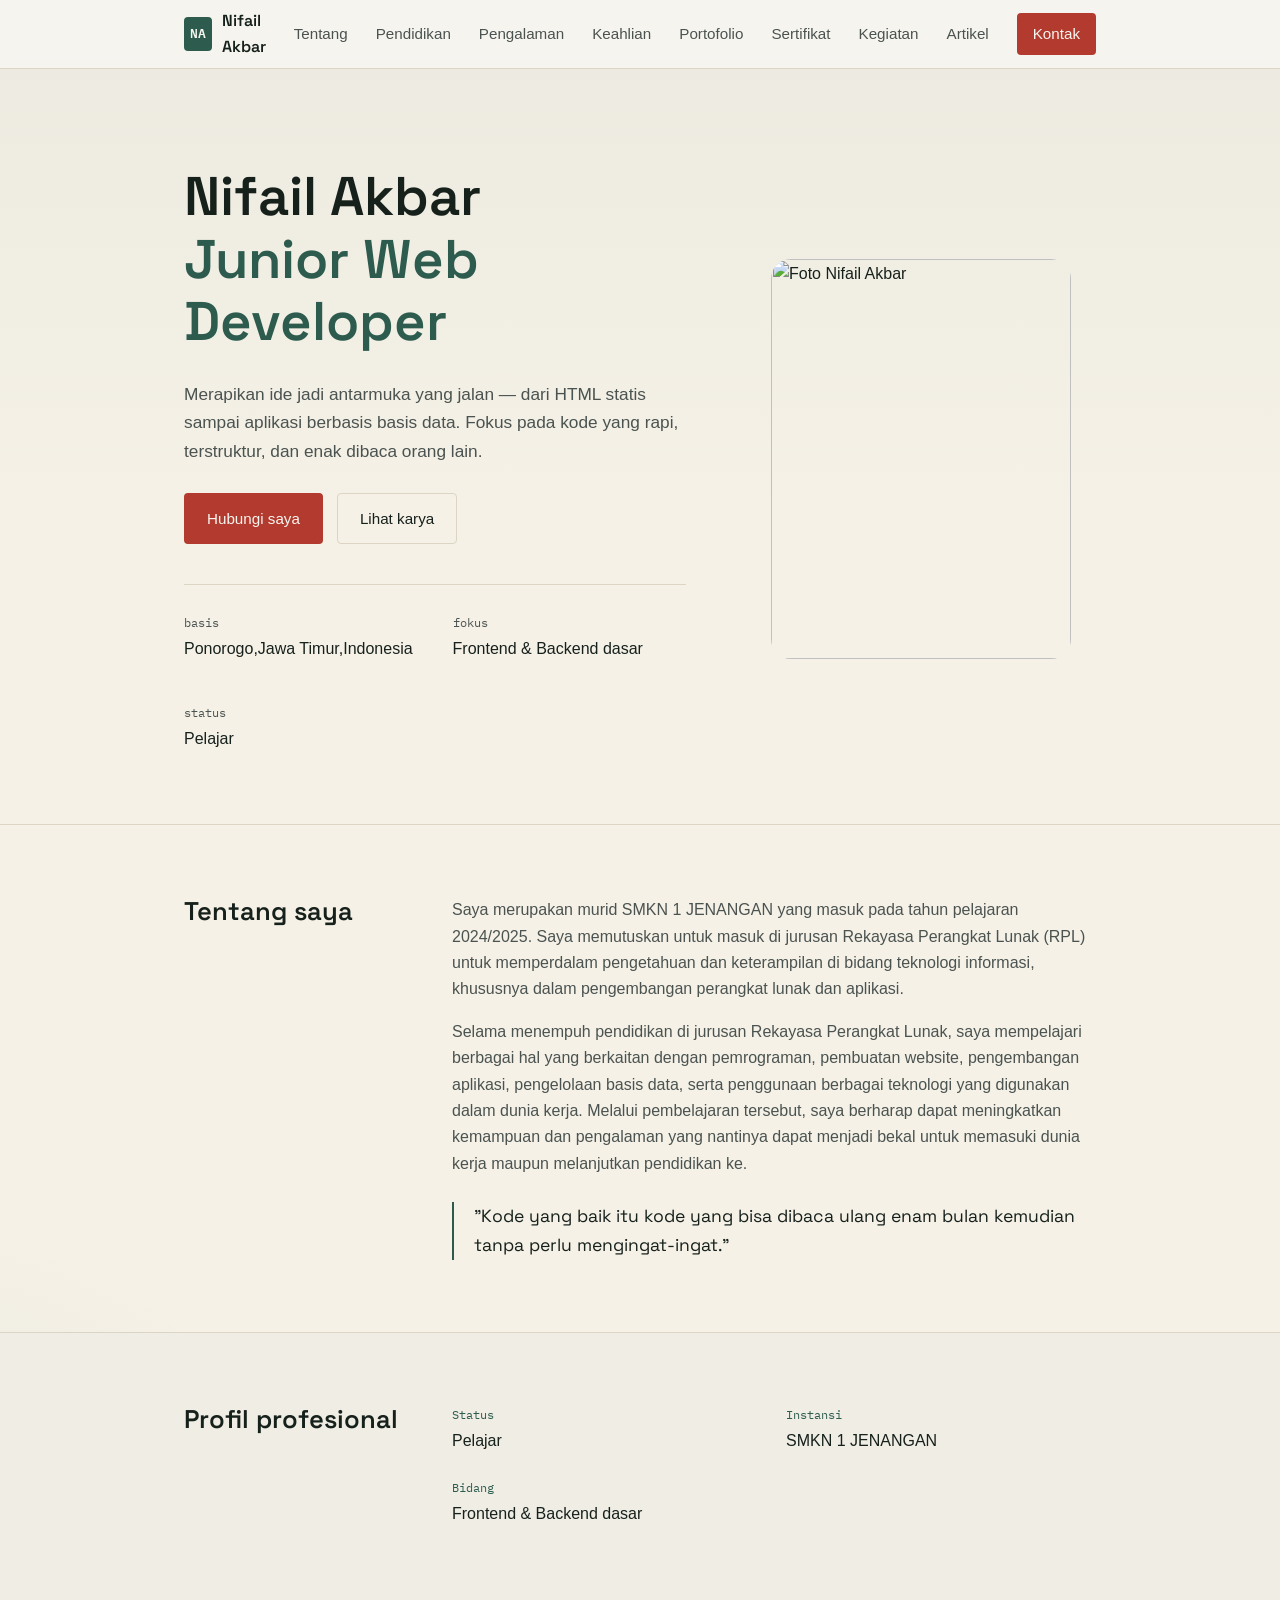
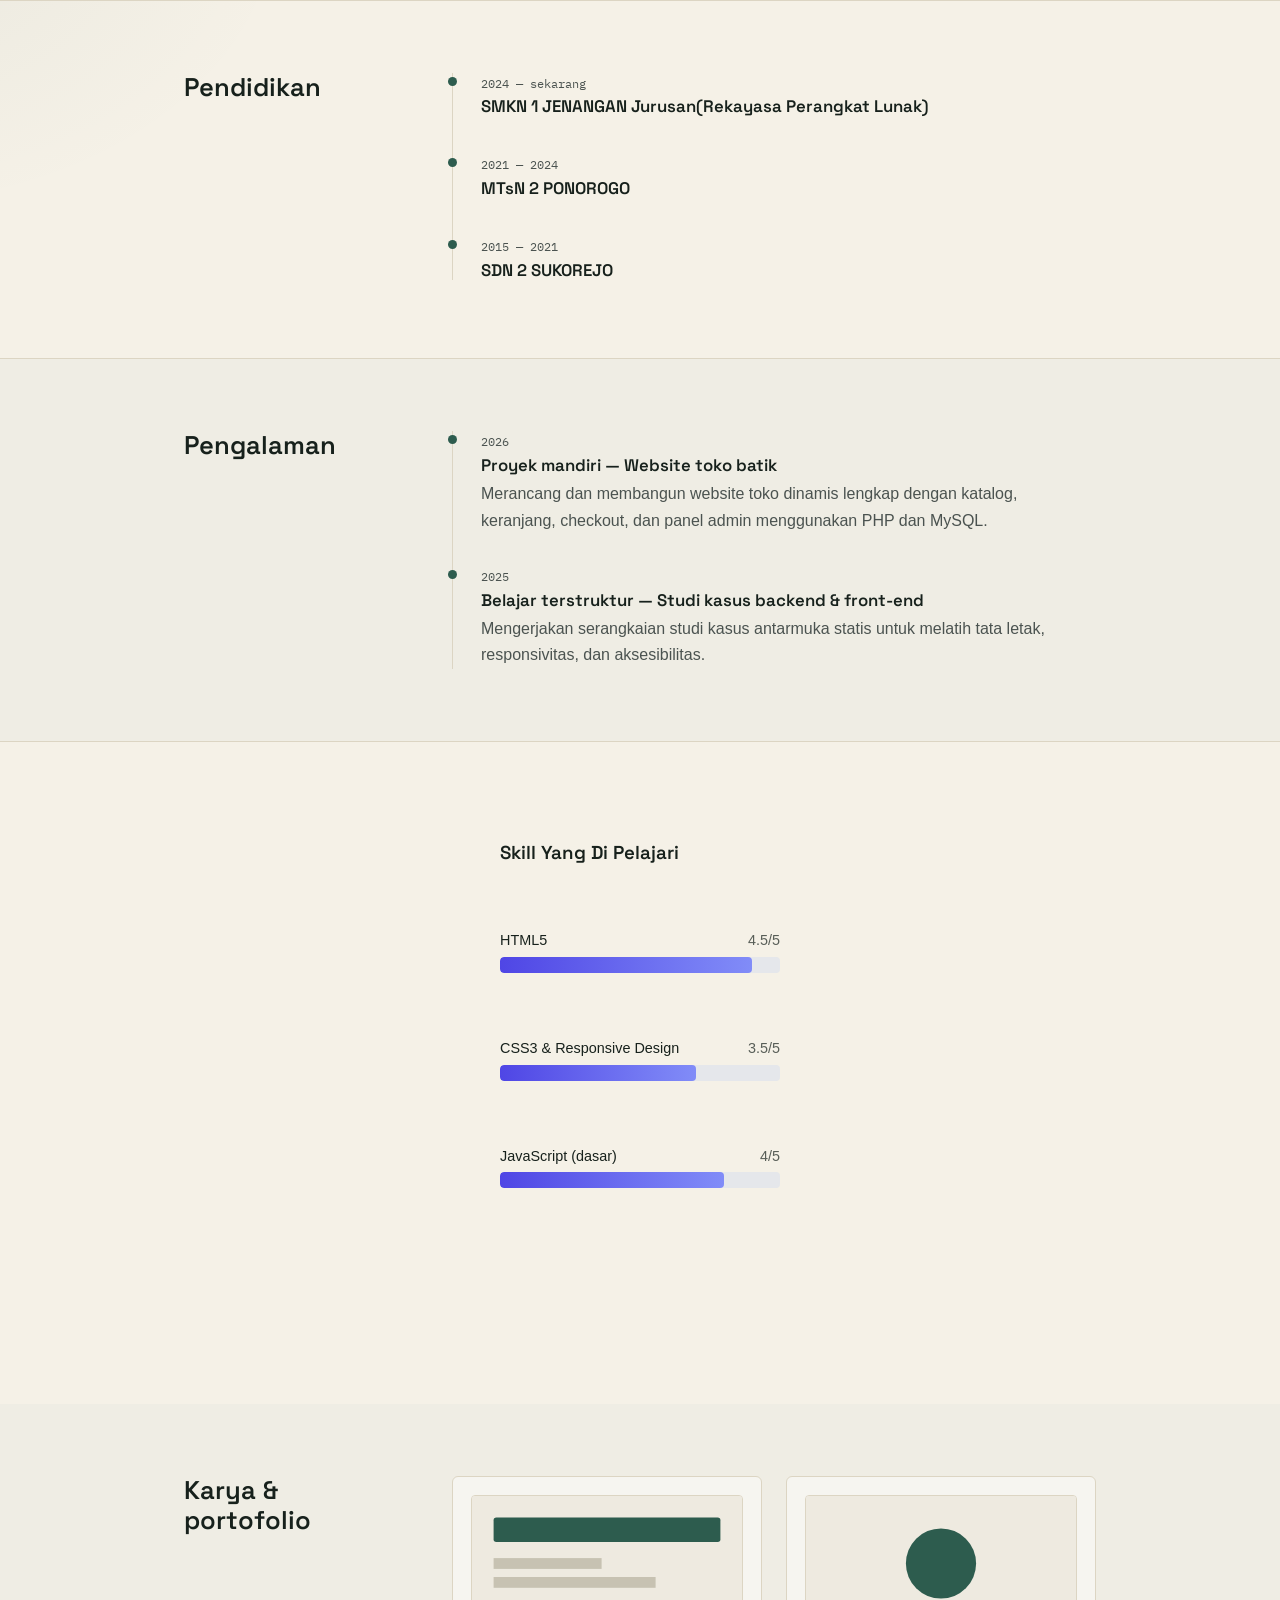
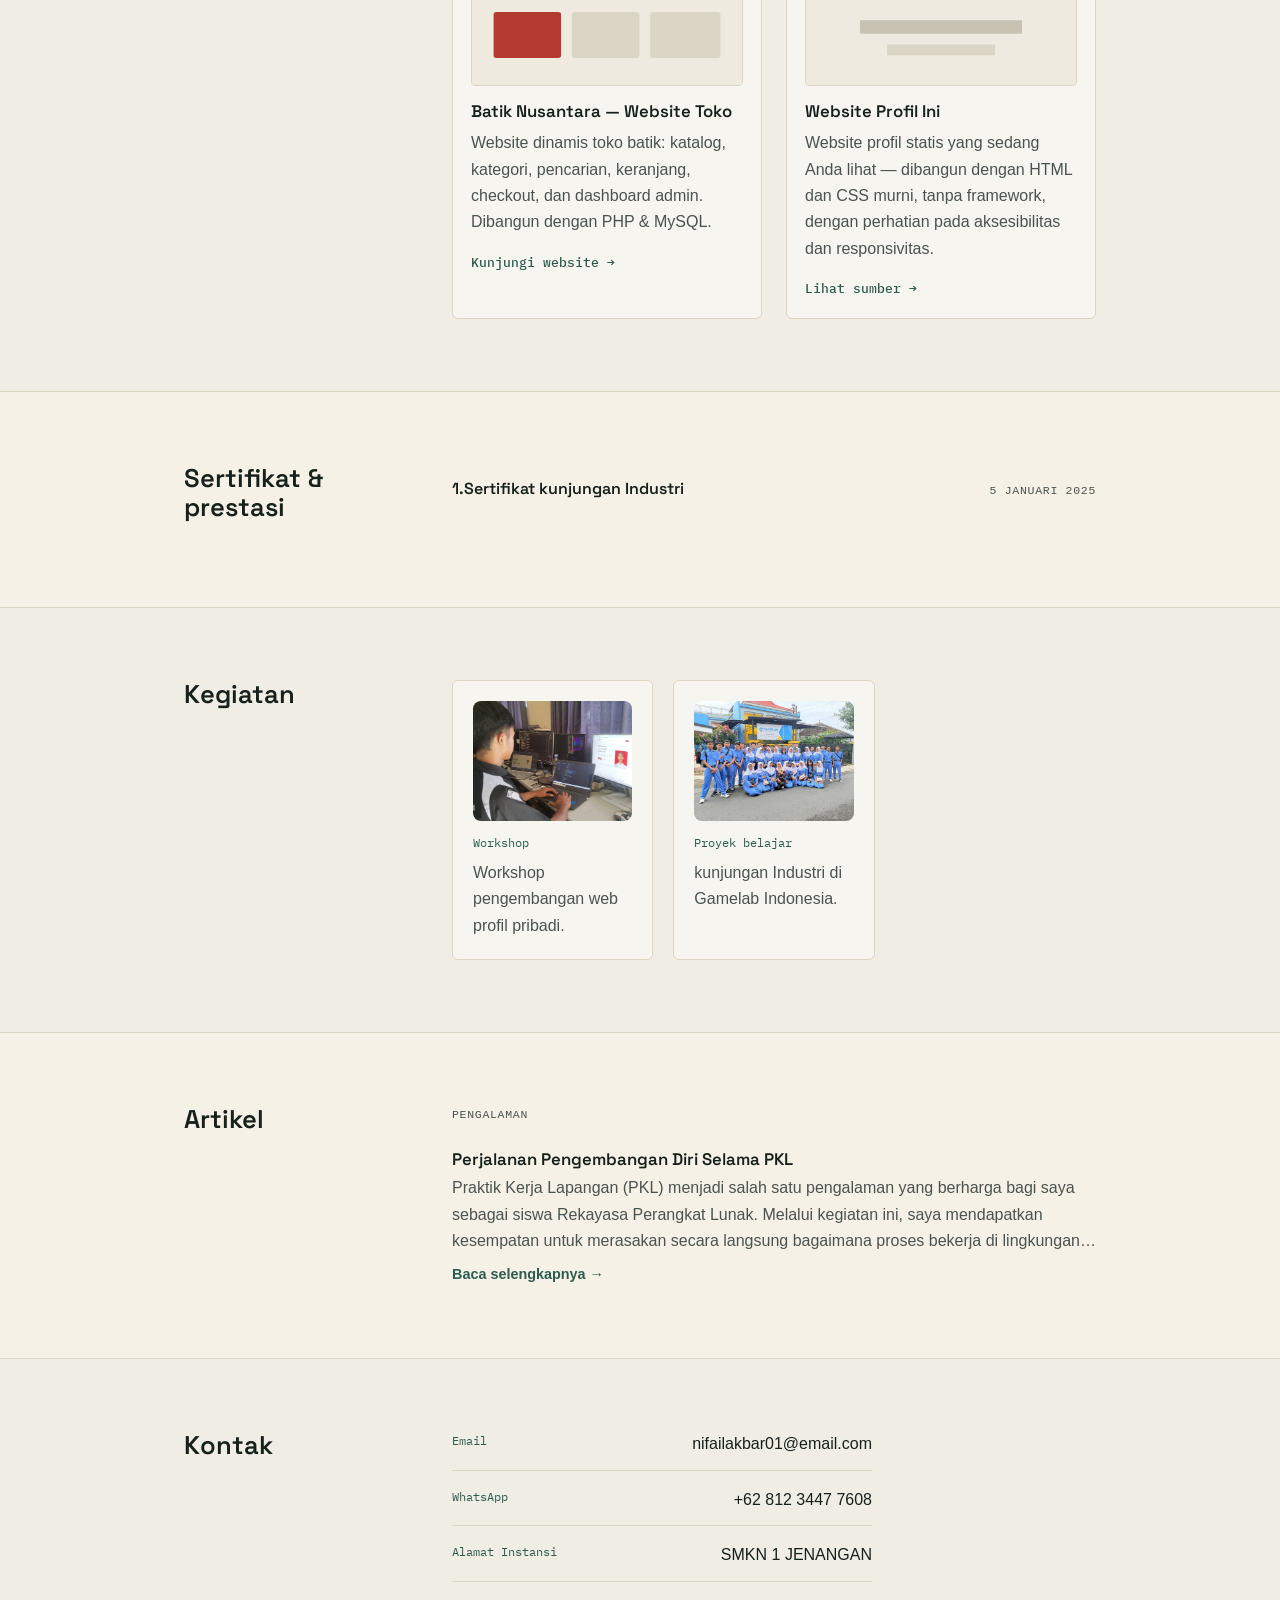
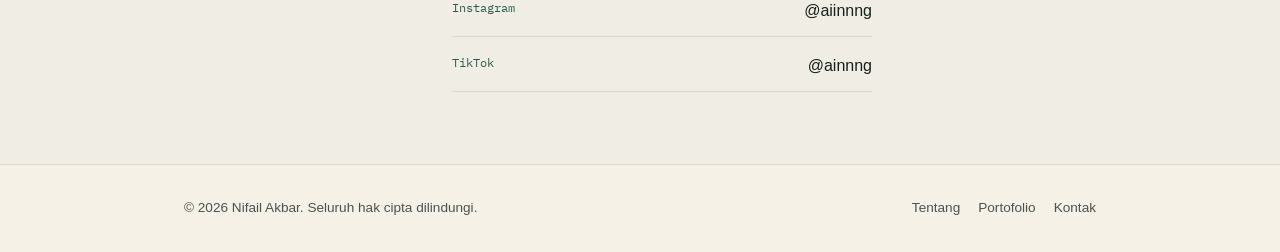
==== index.html @ 683cb772 "first commit" ====
<script>
  document.addEventListener('DOMContentLoaded', function () {
    const certTitles = document.querySelectorAll('.cert-title');
    const modal = document.getElementById('certModal');
    const modalImg = document.getElementById('certModalImg');
    const closeBtn = document.getElementById('certModalClose');

    certTitles.forEach(function (title) {
      title.addEventListener('click', function () {
        const imgSrc = title.getAttribute('data-img');
        modalImg.src = imgSrc;
        modal.classList.add('active');
      });
    });

    function closeModal() {
      modal.classList.remove('active');
      modalImg.src = '';
    }

    closeBtn.addEventListener('click', closeModal);

    modal.addEventListener('click', function (e) {
      if (e.target === modal) closeModal();
    });

    document.addEventListener('keydown', function (e) {
      if (e.key === 'Escape') closeModal();
    });
  });
  
</script>
<!DOCTYPE html>
<html lang="id">
<head>
<meta charset="UTF-8">
<meta name="viewport" content="width=device-width, initial-scale=1.0">
<title>Nifail Akbar — Junior Web Developer</title>
<meta name="description" content="Portofolio pribadi Raka Pratama, Junior Web Developer. Lihat keahlian, pengalaman, dan karya proyek web.">
<link rel="preconnect" href="https://fonts.googleapis.com">
<link href="https://fonts.googleapis.com/css2?family=Space+Grotesk:wght@500;600;700&family=IBM+Plex+Sans:wght@400;500;600&family=IBM+Plex+Mono:wght@400;500&display=swap" rel="stylesheet">
<link rel="stylesheet" href="css/style.css">
</head>
<body>

<!-- ============ HEADER / NAVBAR ============ -->
<header class="site-header" id="top">
  <div class="wrap header-inner">
    <a href="#top" class="brand">
      <span class="brand-mark" aria-hidden="true">NA</span>
      <span class="brand-name">Nifail Akbar</span>
    </a>
    <button class="nav-toggle" id="navToggle" aria-expanded="false" aria-controls="primaryNav" aria-label="Buka menu navigasi">
      <span></span><span></span><span></span>
    </button>
    <nav class="primary-nav" id="primaryNav">
      <a href="#tentang">Tentang</a>
      <a href="#pendidikan">Pendidikan</a>
      <a href="#pengalaman">Pengalaman</a>
      <a href="#keahlian">Keahlian</a>
      <a href="#portofolio">Portofolio</a>
      <a href="#sertifikat">Sertifikat</a>
      <a href="#kegiatan">Kegiatan</a>
      <a href="#blog">Artikel</a>
      <a href="#kontak" class="nav-cta">Kontak</a>
    </nav>
  </div>
</header>

<main>

  <!-- ============ HERO / BERANDA ============ -->
  <section class="hero" id="beranda">
  <div class="wrap hero-inner">

    <!-- BAGIAN TULISAN -->
    <div class="hero-content">
      <h1>
        Nifail Akbar<br>
        <span class="hero-role">Junior Web Developer</span>
      </h1>

      <p class="hero-tagline">
        Merapikan ide jadi antarmuka yang jalan — dari HTML statis sampai
        aplikasi berbasis basis data. Fokus pada kode yang rapi, terstruktur,
        dan enak dibaca orang lain.
      </p>

      <div class="hero-actions">
        <a href="#kontak" class="btn btn-primary">Hubungi saya</a>
        <a href="#portofolio" class="btn btn-ghost">Lihat karya</a>
      </div>

      <dl class="hero-facts">
        <div>
          <dt>Basis</dt>
          <dd>Ponorogo,Jawa Timur,Indonesia</dd>
        </div>

        <div>
          <dt>Fokus</dt>
          <dd>Frontend &amp; Backend dasar</dd>
        </div>

        <div>
          <dt>Status</dt>
          <dd>Pelajar</dd>
        </div>
      </dl>
    </div>

    <!-- FOTO DI SEBELAH KANAN -->
    <div class="hero-image">
      <img src="images/image.png" alt="Foto Nifail Akbar">
    </div>

  </div>
</section>


  <!-- ============ TENTANG SAYA ============ -->
  <section class="section" id="tentang">
    <div class="wrap section-split">
      <div class="section-head">
        <h2>Tentang saya</h2>
      </div>
      <div class="section-body">
        <p>Saya merupakan murid SMKN 1 JENANGAN yang masuk pada tahun pelajaran 2024/2025. Saya memutuskan untuk masuk di jurusan Rekayasa Perangkat Lunak (RPL) untuk memperdalam pengetahuan dan keterampilan di bidang teknologi informasi, khususnya dalam pengembangan perangkat lunak dan aplikasi.</p>
        <p>Selama menempuh pendidikan di jurusan Rekayasa Perangkat Lunak, saya mempelajari berbagai hal yang berkaitan dengan pemrograman, pembuatan website, pengembangan aplikasi, pengelolaan basis data, serta penggunaan berbagai teknologi yang digunakan dalam dunia kerja. Melalui pembelajaran tersebut, saya berharap dapat meningkatkan kemampuan dan pengalaman yang nantinya dapat menjadi bekal untuk memasuki dunia kerja maupun melanjutkan pendidikan ke.</p>
        <blockquote class="principle">"Kode yang baik itu kode yang bisa dibaca ulang enam bulan kemudian tanpa perlu mengingat-ingat."</blockquote>
      </div>
    </div>
  </section>

  <!-- ============ PROFIL PROFESIONAL ============ -->
  <section class="section alt" id="profil">
    <div class="wrap section-split">
      <div class="section-head">
        <h2>Profil profesional</h2>
      </div>
      <div class="section-body">
        <div class="profile-grid">
           <div><span class="label">Status</span><p>Pelajar</p></div>
           <div><span class="label">Instansi</span><p>SMKN 1 JENANGAN</p></div>
          <div><span class="label">Bidang</span><p>Frontend & Backend dasar</p></div>
          
        </div>
      </div>
    </div>
  </section>

  <!-- ============ PENDIDIKAN ============ -->
  <section class="section" id="pendidikan">
    <div class="wrap section-split">
      <div class="section-head">
        <h2>Pendidikan</h2>
      </div>
      <div class="section-body">
        <ol class="timeline">
          <li>
            <span class="timeline-year">2024 — sekarang</span>
            <h3>SMKN 1 JENANGAN Jurusan(Rekayasa Perangkat Lunak)</h3>
          </li>
          <li>
            <span class="timeline-year">2021 — 2024</span>
            <h3>MTsN 2 PONOROGO</h3>
          </li>
          <li>
            <span class="timeline-year">2015 — 2021</span>
            <h3>SDN 2 SUKOREJO</h3>
          </li>
        </ol>
      </div>
    </div>
  </section>

  <!-- ============ PENGALAMAN ============ -->
  <section class="section alt" id="pengalaman">
    <div class="wrap section-split">
      <div class="section-head">
        <h2>Pengalaman</h2>
      </div>
      <div class="section-body">
        <ol class="timeline">
          <li>
            <span class="timeline-year">2026</span>
            <h3>Proyek mandiri — Website toko batik</h3>
            <p>Merancang dan membangun website toko dinamis lengkap dengan katalog, keranjang, checkout, dan panel admin menggunakan PHP dan MySQL.</p>
          </li>
          <li>
            <span class="timeline-year">2025</span>
            <h3>Belajar terstruktur — Studi kasus backend & front-end</h3>
            <p>Mengerjakan serangkaian studi kasus antarmuka statis untuk melatih tata letak, responsivitas, dan aksesibilitas.</p>
          </li>
        </ol>
      </div>
    </div>
  </section>

  <!-- ============ KEAHLIAN ============ -->
  <div class="skill-group">
  <h3>Skill Yang Di Pelajari</h3>
  <ul class="skill-bars">
    <li>
      <div class="skill-bar-label">
        <span>HTML5</span><span class="skill-bar-value">4.5/5</span>
      </div>
      <div class="skill-bar-track">
        <div class="skill-bar-fill" style="width:90%"></div>
      </div>
    </li>
    <li>
      <div class="skill-bar-label">
        <span>CSS3 &amp; Responsive Design</span><span class="skill-bar-value">3.5/5</span>
      </div>
      <div class="skill-bar-track">
        <div class="skill-bar-fill" style="width:70%"></div>
      </div>
    </li>
    <li>
      <div class="skill-bar-label">
        <span>JavaScript (dasar)</span><span class="skill-bar-value">4/5</span>
      </div>
      <div class="skill-bar-track">
        <div class="skill-bar-fill" style="width:80%"></div>
      </div>
    </li>
  </ul>
</div>
  <!-- ============ KARYA / PORTOFOLIO ============ -->
  <section class="section alt" id="portofolio">
    <div class="wrap section-split">
      <div class="section-head">
        <h2>Karya &amp; portofolio</h2>
      </div>
      <div class="section-body">
        <div class="work-grid">
          <article class="work-card">
            <div class="work-thumb" aria-hidden="true">
              <svg viewBox="0 0 200 140" xmlns="http://www.w3.org/2000/svg">
                <rect width="200" height="140" fill="#EEEAE0"/>
                <rect x="16" y="16" width="168" height="18" rx="2" fill="#2D5C4E"/>
                <rect x="16" y="46" width="80" height="8" fill="#C7C2B2"/>
                <rect x="16" y="60" width="120" height="8" fill="#C7C2B2"/>
                <rect x="16" y="86" width="50" height="34" rx="2" fill="#B33A2E"/>
                <rect x="74" y="86" width="50" height="34" rx="2" fill="#DAD5C5"/>
                <rect x="132" y="86" width="52" height="34" rx="2" fill="#DAD5C5"/>
              </svg>
            </div>
            <h3>Batik Nusantara — Website Toko</h3>
            <p>Website dinamis toko batik: katalog, kategori, pencarian, keranjang, checkout, dan dashboard admin. Dibangun dengan PHP &amp; MySQL.</p>
            <a class="work-link" href="../batik-store/index.php">Kunjungi website &rarr;</a>
          </article>
          <article class="work-card">
            <div class="work-thumb" aria-hidden="true">
              <svg viewBox="0 0 200 140" xmlns="http://www.w3.org/2000/svg">
                <rect width="200" height="140" fill="#EEEAE0"/>
                <circle cx="100" cy="50" r="26" fill="#2D5C4E"/>
                <rect x="40" y="92" width="120" height="10" fill="#C7C2B2"/>
                <rect x="60" y="110" width="80" height="8" fill="#DAD5C5"/>
              </svg>
            </div>
            <h3>Website Profil Ini</h3>
            <p>Website profil statis yang sedang Anda lihat — dibangun dengan HTML dan CSS murni, tanpa framework, dengan perhatian pada aksesibilitas dan responsivitas.</p>
            <a class="work-link" href="#top">Lihat sumber &rarr;</a>
          </article>
        </div>
      </div>
    </div>
  </section>

  <!-- ============ SERTIFIKAT / PRESTASI ============ -->
  <section class="section" id="sertifikat">
  <div class="wrap section-split">
    <div class="section-head">
      <h2>Sertifikat &amp; prestasi</h2>
    </div>
    <div class="section-body">
      <ul class="cert-list">
        <li>
          <h3 class="cert-title" data-img="images/sertifikat.jpg">1.Sertifikat kunjungan Industri</h3>
          <span class="mono-tag small">5 januari 2025</span>
        </li>
      </ul>
    </div>
  </div>
</section>

<!-- Modal untuk menampilkan foto sertifikat -->
<div class="cert-modal" id="certModal">
  <div class="cert-modal-content">
    <span class="cert-modal-close" id="certModalClose">&times;</span>
    <img src="" alt="Foto Sertifikat" id="certModalImg">
  </div>
</div>

 <!-- ============ KEGIATAN ============ -->
<section class="section alt" id="kegiatan">
  <div class="wrap section-split">
    <div class="section-head">
      <h2>Kegiatan</h2>
    </div>
    <div class="section-body">
      <div class="activity-grid">
        <div class="activity-card">
          <div class="activity-photo">
            <img src="Images/workshop.png" alt="Dokumentasi Workshop">
          </div>
          <span class="label">Workshop</span>
          <p>Workshop pengembangan web profil pribadi.</p>
        </div>

    
        <div class="activity-card">
          <div class="activity-photo">
            <img src="Images/ki.jpeg" alt="Dokumentasi Proyek Belajar">
          </div>
          <span class="label">Proyek belajar</span>
          <p>kunjungan Industri di Gamelab Indonesia.</p>
        </div>
      </div>
    </div>
  </div>
</section>

  <!-- ============ ARTIKEL / BLOG ============ -->
  <section class="section" id="blog">
  <div class="wrap section-split">
    <div class="section-head">
      <h2>Artikel</h2>
    </div>
    <div class="section-body">
      <div class="blog-list">
        <article class="blog-item">
  <span class="mono-tag small">PENGALAMAN</span>
  <h3><a href="artikel-1.html">Perjalanan Pengembangan Diri Selama PKL</a></h3>
  <p>Praktik Kerja Lapangan (PKL) menjadi salah satu pengalaman yang berharga bagi saya sebagai siswa Rekayasa Perangkat Lunak. Melalui kegiatan ini, saya mendapatkan kesempatan untuk merasakan secara langsung bagaimana proses bekerja di lingkungan industri, khususnya dalam bidang pengembangan perangkat lunak.
    Saya melaksanakan kegiatan PKL di **SEJE DIGITAL**..</p>
      <a class="read-more" href="artikel-1.html">Baca selengkapnya →</a>
        </article>
      </div>
    </div>
  </div>
</section>

  <!-- ============ KONTAK ============ -->
  <section class="section alt" id="kontak">
    <div class="wrap section-split">
      <div class="section-head">
        <h2>Kontak</h2>

      </div>
      <div class="section-body">
        <ul class="contact-list">
          <li><span class="label">Email</span><a href="mailto:nifailakbar01@email.com">nifailakbar01@email.com</a></li>
          <li><span class="label">WhatsApp</span><a href="https://wa.me/qr/TY4F4ANFB4SHJ1">+62 812 3447 7608</a></li>
          <li><span class="label">Alamat Instansi</span><a href="https://maps.app.goo.gl/LyniL2oYxzpWa25r7">SMKN 1 JENANGAN</a></li>
          <li><span class="label">Instagram</span><a href="https://www.instagram.com/aiinnngg?stkn=YmJwOTF3NzhjN3Nj">@aiinnng</a></li>
          <li><span class="label">TikTok</span><a href="https://www.tiktok.com/@nnffllllllll?_r=1&_t=ZS-99iftSaACXs">@ainnng</a></li>
        </ul>
      </div>
    </div>
  </section>

</main>

<!-- ============ FOOTER ============ -->
<footer class="site-footer">
  <div class="wrap footer-inner">
    <p>&copy; <span id="year"></span> Nifail Akbar. Seluruh hak cipta dilindungi.</p>
    <nav class="footer-nav">
      <a href="#tentang">Tentang</a>
      <a href="#portofolio">Portofolio</a>
      <a href="#kontak">Kontak</a>

<script src="js/script.js"></script>
</body>
</html>
---- css/style.css ----
/* =========================================================
   Raka Pratama — Portfolio
   Design concept: "workbench / blueprint" — a developer's
   clean working surface. Paper background, graphite ink,
   one structural pine-green accent, one warm brick-red
   accent reserved for calls to action.
   ========================================================= */

:root{
  --paper: #F6F5F0;
  --paper-alt: #EFEDE4;
  --ink: #1A1F1D;
  --ink-soft: #4B5350;
  --line: #D8D3C4;
  --pine: #2D5C4E;
  --pine-dark: #234A3E;
  --brick: #B33A2E;
  --brick-dark: #8F2C22;

  --font-display: 'Space Grotesk', 'Segoe UI', sans-serif;
  --font-body: 'IBM Plex Sans', 'Segoe UI', sans-serif;
  --font-mono: 'IBM Plex Mono', 'Courier New', monospace;

  --max: 960px;
}

*{ box-sizing: border-box; }
html{ scroll-behavior: smooth; }

body{
  margin: 0;
  background: var(--paper);
  color: var(--ink);
  font-family: var(--font-body);
  font-size: 16px;
  line-height: 1.6;
}

h1, h2, h3{
  font-family: var(--font-display);
  font-weight: 600;
  line-height: 1.15;
  margin: 0 0 .5em;
}

p{ margin: 0 0 1em; color: var(--ink-soft); }

a{ color: var(--pine); text-decoration: none; }
a:hover{ color: var(--pine-dark); }

.wrap{
  max-width: var(--max);
  margin: 0 auto;
  padding: 0 24px;
}

.mono-tag{
  font-family: var(--font-mono);
  font-size: .8rem;
  color: var(--pine);
  letter-spacing: .02em;
}
.mono-tag.small{ font-size: .72rem; color: var(--ink-soft); }

/* Focus visibility */
a:focus-visible, button:focus-visible, input:focus-visible{
  outline: 2px solid var(--brick);
  outline-offset: 2px;
}

/* ============ HEADER ============ */
.site-header{
  position: sticky;
  top: 0;
  z-index: 50;
  background: rgba(246,245,240,.92);
  backdrop-filter: blur(6px);
  border-bottom: 1px solid var(--line);
}
.header-inner{
  display: flex;
  align-items: center;
  justify-content: space-between;
  height: 68px;
}
.brand{
  display: flex;
  align-items: center;
  gap: 10px;
  font-family: var(--font-display);
  font-weight: 600;
  color: var(--ink);
}
.brand-mark{
  display: grid;
  place-items: center;
  width: 34px; height: 34px;
  background: var(--pine);
  color: var(--paper);
  font-family: var(--font-mono);
  font-size: .8rem;
  border-radius: 4px;
}
.primary-nav{
  display: flex;
  align-items: center;
  gap: 28px;
}
.primary-nav a{
  color: var(--ink-soft);
  font-size: .95rem;
}
.primary-nav a:hover{ color: var(--pine); }
.nav-cta{
  color: var(--paper) !important;
  background: var(--brick);
  padding: 8px 16px;
  border-radius: 4px;
}
.nav-cta:hover{ background: var(--brick-dark) !important; }

.nav-toggle{
  display: none;
  flex-direction: column;
  justify-content: center;
  gap: 5px;
  width: 36px; height: 36px;
  background: none;
  border: 1px solid var(--line);
  border-radius: 4px;
  cursor: pointer;
}
.nav-toggle span{
  display: block;
  height: 2px;
  background: var(--ink);
  margin: 0 7px;
}

/* ============ HERO ============ */
.hero{
  padding: 96px 0 72px;
  border-bottom: 1px solid var(--line);
  background:
    linear-gradient(180deg, rgba(45,92,78,.04), transparent 60%);
}
.hero h1{
  font-size: clamp(2.2rem, 5vw, 3.4rem);
  max-width: 14ch;
}
.hero-role{ color: var(--pine); }
.hero-tagline{
  max-width: 52ch;
  font-size: 1.08rem;
  margin-top: 1em;
}
.hero-actions{
  display: flex;
  gap: 14px;
  margin: 28px 0 40px;
}
.btn{
  display: inline-block;
  padding: 12px 22px;
  border-radius: 4px;
  font-weight: 500;
  font-size: .95rem;
  border: 1px solid transparent;
}
.btn-primary{
  background: var(--brick);
  color: var(--paper);
}
.btn-primary:hover{ background: var(--brick-dark); color: var(--paper); }
.btn-ghost{
  border-color: var(--line);
  color: var(--ink);
}
.btn-ghost:hover{ border-color: var(--pine); color: var(--pine); }

.hero-facts{
  display: flex;
  gap: 40px;
  flex-wrap: wrap;
  margin: 0;
  padding-top: 28px;
  border-top: 1px solid var(--line);
}
.hero-facts dt{
  font-family: var(--font-mono);
  font-size: .72rem;
  text-transform: lowercase;
  color: var(--ink-soft);
  margin-bottom: 4px;
}
.hero-facts dd{ margin: 0; font-weight: 500; }

/* ============ SECTIONS ============ */
.section{ padding: 72px 0; border-bottom: 1px solid var(--line); }
.section.alt{ background: var(--paper-alt); }

.section-split{
  display: grid;
  grid-template-columns: 220px 1fr;
  gap: 48px;
}
.section-head h2{ font-size: 1.6rem; }
.section-head p{ font-size: .92rem; }

.principle{
  margin: 1.4em 0 0;
  padding-left: 20px;
  border-left: 2px solid var(--pine);
  color: var(--ink);
  font-family: var(--font-display);
  font-size: 1.1rem;
  font-style: normal;
}

/* Profile grid */
.profile-grid{
  display: grid;
  grid-template-columns: 1fr 1fr;
  gap: 24px;
}
.label{
  display: block;
  font-family: var(--font-mono);
  font-size: .72rem;
  color: var(--pine);
  margin-bottom: 4px;
}
.profile-grid p{ margin: 0; color: var(--ink); font-weight: 500; }

/* Timeline */
.timeline{
  list-style: none;
  margin: 0; padding: 0;
}
.timeline li{
  position: relative;
  padding: 0 0 32px 28px;
  border-left: 1px solid var(--line);
}
.timeline li::before{
  content: '';
  position: absolute;
  left: -5px; top: 4px;
  width: 9px; height: 9px;
  border-radius: 50%;
  background: var(--pine);
}
.timeline li:last-child{ padding-bottom: 0; }
.timeline-year{
  font-family: var(--font-mono);
  font-size: .78rem;
  color: var(--ink-soft);
}
.timeline h3{ font-size: 1.05rem; margin: 4px 0 6px; }
.timeline p{ margin: 0; }

/* Skills */
.skill-group h3 {
  padding-left: 500px;
}
.skill-bars {
  list-style: none;
  padding: 0;
  margin-right: 500px;
  margin-left: 500px;

}
.skill-bars li {
  margin-bottom: 14px;
}
.skill-bar-label {
  display: flex;
  justify-content: space-between;
  font-size: 0.9rem;
  margin-bottom: 4px;
  padding-top: 50px;
}
.skill-bar-value {
  opacity: 0.7;
}
.skill-bar-track {
  width: 100%;
  height: 16px;
  background: #e5e7eb;
  border-radius: 4px;
  overflow: hidden;
  
}
.skill-bar-fill {
  height: 100%;
  background: linear-gradient(90deg, #4f46e5, #818cf8);
  border-radius: 4px;
  
}

.skill-group{
  padding-bottom: 200px;
  padding-top: 100px;

}

.blog-item p {
  display: -webkit-box;
  -webkit-line-clamp: 3;   /* potong di baris ke-3 */
  -webkit-box-orient: vertical;
  overflow: hidden;
  margin-bottom: .5rem;
}

.read-more {
  font-size: .9rem;
  font-weight: 600;
  text-decoration: none;
}
.read-more:hover { text-decoration: underline; }
/* Work / portfolio */
.work-grid{
  display: grid;
  grid-template-columns: 1fr 1fr;
  gap: 24px;
}
.work-card{
  background: var(--paper);
  border: 1px solid var(--line);
  border-radius: 6px;
  padding: 18px;
}
.section.alt .work-card{ background: var(--paper); }
.work-thumb{
  border-radius: 4px;
  overflow: hidden;
  margin-bottom: 16px;
  border: 1px solid var(--line);
}
.work-thumb svg{ display: block; width: 100%; height: auto; }
.work-card h3{ font-size: 1.05rem; }
.work-link{ font-family: var(--font-mono); font-size: .82rem; font-weight: 500; }

/* Certificates */
.cert-list{ list-style: none; margin: 0; padding: 0; }
.cert-list li{
  display: flex; justify-content: space-between; align-items: baseline;
  gap: 16px;
  padding: 16px 0;
  border-bottom: 1px solid var(--line);
}
.cert-list li:last-child{ border-bottom: none; }
.cert-list h3{ font-size: 1rem; margin: 0; }

/* Activities */

.activity-photo {
  width: 100%;
  aspect-ratio: 4 / 3;
  overflow: hidden;
  border-radius: 8px;
  margin-bottom: 12px;
  background: #eee;
}

.activity-photo img {
  width: 100%;
  height: 100%;
  object-fit: cover;
  display: block;
}

.activity-grid{
  display: grid;
  grid-template-columns: repeat(3, 1fr);
  gap: 20px;
}
.activity-card{
  padding: 20px;
  background: var(--paper);
  border: 1px solid var(--line);
  border-radius: 6px;
}
.activity-card p{ margin: 8px 0 0; }

/* Blog */
.blog-item h3 a {
  color: inherit;
  text-decoration: none;
}

.blog-item h3 a:hover {
  color: var(--accent, #0066ff);
  text-decoration: underline;
}
.blog-list{ display: grid; gap: 24px; }
.blog-item h3{ font-size: 1.05rem; margin: 8px 0 6px; }

/* Contact */
.contact-list{ list-style: none; margin: 0; padding: 0; display: grid; gap: 16px; max-width: 420px; }
.contact-list li{ display: flex; justify-content: space-between; border-bottom: 1px solid var(--line); padding-bottom: 12px; }
.contact-list a, .contact-list span:last-child{ font-weight: 500; color: var(--ink); }

/* ============ FOOTER ============ */
.site-footer{ padding: 32px 0; }
.footer-inner{
  display: flex; align-items: center; justify-content: space-between; gap: 16px; flex-wrap: wrap;
}
.footer-inner p{ margin: 0; font-size: .85rem; }
.footer-nav{ display: flex; gap: 18px; }
.footer-nav a{ font-size: .85rem; color: var(--ink-soft); }
.footer-social{ display: flex; gap: 10px; }
.footer-social a{
  display: grid; place-items: center;
  width: 30px; height: 30px;
  border: 1px solid var(--line);
  border-radius: 50%;
  font-family: var(--font-mono);
  font-size: .7rem;
  color: var(--ink-soft);
}

/* ============ RESPONSIVE ============ */
@media (max-width: 760px){
  .primary-nav{
    position: absolute;
    top: 68px; left: 0; right: 0;
    background: var(--paper);
    border-bottom: 1px solid var(--line);
    flex-direction: column;
    align-items: flex-start;
    padding: 16px 24px 24px;
    gap: 16px;
    display: none;
  }
  .primary-nav.open{ display: flex; }
  .nav-toggle{ display: flex; }
  .section-split{ grid-template-columns: 1fr; gap: 16px; }
  .profile-grid{ grid-template-columns: 1fr; }
  .work-grid{ grid-template-columns: 1fr; }
  .activity-grid{ grid-template-columns: 1fr; }
  .skill-list li{ grid-template-columns: 140px 1fr; }
  .hero{ padding: 72px 0 48px; }
}

@media (prefers-reduced-motion: reduce){
  html{ scroll-behavior: auto; }
  *{ transition: none !important; animation: none !important; }
}

@import url('https://fonts.googleapis.com/css2?family=Fraunces:ital,opsz,wght@0,9..144,500;0,9..144,600;1,9..144,500&family=Inter:wght@400;500;600&display=swap');

:root {
  --cream: #f5f1e7;
  --cream-alt: #ede6d6;
  --ink: #17211c;
  --green: #1f4a3b;
  --red: #b23327;
  --mono-gray: #6b6b60;
  --line: #dcd5c3;
}

* { box-sizing: border-box; }

body {
  margin: 0;
  background: var(--cream);
  background-image:
    radial-gradient(ellipse 800px 500px at 85% -10%, rgba(178,51,39,0.06), transparent 60%),
    radial-gradient(ellipse 700px 500px at -10% 30%, rgba(31,74,59,0.05), transparent 60%);
  color: var(--ink);
  font-family: "Inter", -apple-system, BlinkMacSystemFont, "Segoe UI", Arial, sans-serif;
  line-height: 1.65;
  -webkit-font-smoothing: antialiased;
}

.article-wrap {
  max-width: 660px;
  margin: 0 auto;
  padding: 72px 24px 100px;
}

.back-link {
  display: inline-block;
  font-family: ui-monospace, "JetBrains Mono", "SFMono-Regular", Menlo, monospace;
  font-size: 13px;
  letter-spacing: 0.03em;
  color: var(--mono-gray);
  text-decoration: none;
  margin-bottom: 56px;
  padding-bottom: 2px;
  border-bottom: 1px solid transparent;
  transition: border-color 0.15s ease, color 0.15s ease;
}

.back-link:hover {
  color: var(--green);
  border-bottom-color: var(--green);
}

.mono-tag {
  display: inline-block;
  font-family: ui-monospace, "JetBrains Mono", "SFMono-Regular", Menlo, monospace;
  font-size: 12px;
  letter-spacing: 0.06em;
  text-transform: uppercase;
  color: var(--red);
  margin-bottom: 18px;
}

.article-wrap h1 {
  font-family: "Fraunces", Georgia, serif;
  font-optical-sizing: auto;
  font-weight: 600;
  font-size: 2.6rem;
  color: var(--green);
  line-height: 1.12;
  letter-spacing: -0.01em;
  margin: 0 0 18px;
  max-width: 15ch;
}

.article-meta {
  display: flex;
  gap: 16px;
  align-items: center;
  font-family: ui-monospace, "JetBrains Mono", "SFMono-Regular", Menlo, monospace;
  font-size: 12.5px;
  color: var(--mono-gray);
  margin-bottom: 44px;
}

.article-meta .dot {
  width: 3px;
  height: 3px;
  border-radius: 50%;
  background: var(--mono-gray);
  display: inline-block;
}

.article-cover {
  position: relative;
  width: 100%;
  aspect-ratio: 16 / 10;
  border-radius: 3px;
  overflow: hidden;
  background: var(--cream-alt);
  border: 1px solid var(--line);
  box-shadow: 6px 6px 0 rgba(31,74,59,0.08);
}

.article-cover::before {
  content: "";
  position: absolute;
  top: 0;
  left: 24px;
  width: 3px;
  height: 34px;
  background: var(--red);
  z-index: 2;
}

.article-cover img {
  width: 100%;
  height: 100%;
  object-fit: cover;
  display: block;
}

.article-caption {
  font-family: ui-monospace, "JetBrains Mono", "SFMono-Regular", Menlo, monospace;
  font-size: 12px;
  color: var(--mono-gray);
  margin: 12px 0 44px;
}

.article-content p {
  font-size: 1.02rem;
  max-width: 60ch;
  margin: 0 0 22px;
}

.article-content p.lead {
  font-family: "Fraunces", Georgia, serif;
  font-size: 1.35rem;
  font-weight: 500;
  line-height: 1.5;
  color: var(--ink);
  margin-bottom: 28px;
}

.article-quote {
  position: relative;
  margin: 44px 0;
  padding: 8px 0 8px 44px;
  max-width: 56ch;
}

.article-quote::before {
  content: "\201C";
  position: absolute;
  left: -4px;
  top: -22px;
  font-family: "Fraunces", Georgia, serif;
  font-size: 4.2rem;
  font-weight: 500;
  color: var(--red);
  opacity: 0.85;
  line-height: 1;
}

.article-quote p {
  font-family: "Fraunces", Georgia, serif;
  font-style: italic;
  font-size: 1.2rem;
  font-weight: 500;
  color: var(--green);
  margin: 0;
  line-height: 1.45;
}

hr.divider {
  border: none;
  border-top: 1px solid var(--line);
  margin: 56px 0 32px;
}

.article-footer {
  display: flex;
  justify-content: space-between;
  align-items: center;
  font-family: ui-monospace, "JetBrains Mono", "SFMono-Regular", Menlo, monospace;
  font-size: 12.5px;
  color: var(--mono-gray);
}

.article-footer a {
  color: var(--green);
  text-decoration: none;
  border-bottom: 1px solid var(--line);
  transition: border-color 0.15s ease;
}

.article-footer a:hover {
  border-bottom-color: var(--green);
}

@media (max-width: 560px) {
  .article-wrap { padding: 44px 18px 72px; }
  .article-wrap h1 { font-size: 2rem; }
  .article-content p.lead { font-size: 1.15rem; }
  .article-quote::before { font-size: 3.4rem; top: -18px; }
}

.hero-inner {
  display: flex;
  align-items: center;
  justify-content: space-between;
  gap: 60px;
}

.hero-content {
  flex: 1;
}

.hero-image {
  flex: 0 0 350px;
  display: flex;
  justify-content: center;
}

.hero-image img {
  width: 300px;
  height: 400px;
  object-fit: cover;
  border-radius: 20px;
}

@media (max-width: 800px) {
  .hero-inner {
    flex-direction: column;
    text-align: center;
  }

  .hero-image {
    order: -1;
    flex: none;
  }

  .hero-image img {
    width: 250px;
    height: 300px;
  }
}

.cert-title {
  cursor: pointer;
  transition: color 0.2s ease;
}

.cert-title:hover {
  color: var(--accent, #0066ff);
  text-decoration: underline;
}

.cert-modal {
  display: none;
  position: fixed;
  inset: 0;
  background: rgba(0, 0, 0, 0.85);
  z-index: 1000;
  align-items: center;
  justify-content: center;
  padding: 20px;
}

.cert-modal.active {
  display: flex;
}

.cert-modal-content {
  position: relative;
  max-width: 90vw;
  max-height: 90vh;
}

.cert-modal-content img {
  max-width: 100%;
  max-height: 90vh;
  display: block;
  border-radius: 8px;
  box-shadow: 0 10px 40px rgba(0,0,0,0.5);
}

.cert-modal-close {
  position: absolute;
  top: -40px;
  right: 0;
  color: #fff;
  font-size: 32px;
  cursor: pointer;
  line-height: 1;
}
/* =========================================================
   HALAMAN ARTIKEL (artikel-1.html)
   Menyamakan tampilan artikel dengan halaman depan.
   ========================================================= */

.article-hero{
  padding-top: 8px;
  background: linear-gradient(180deg, rgba(31,74,59,.05), transparent 70%);
  border-bottom: 1px solid var(--line);
}
.article-hero .article-wrap{
  padding-top: 56px;
  padding-bottom: 40px;
}
.article-hero .back-link{ margin-bottom: 36px; }

.article-body{
  padding-top: 44px;
  padding-bottom: 80px;
}

.article-content h2{
  font-family: "Fraunces", Georgia, serif;
  font-weight: 600;
  font-size: 1.45rem;
  color: var(--green);
  line-height: 1.25;
  margin: 42px 0 14px;
}
.article-content h2:first-of-type{ margin-top: 34px; }

.article-content em{ color: var(--ink); font-style: italic; }

.article-body .article-footer{ margin-top: 8px; }

@media (max-width: 560px){
  .article-hero .article-wrap{ padding-top: 32px; padding-bottom: 28px; }
  .article-body{ padding-top: 28px; }
  .article-content h2{ font-size: 1.22rem; margin-top: 32px; }
}
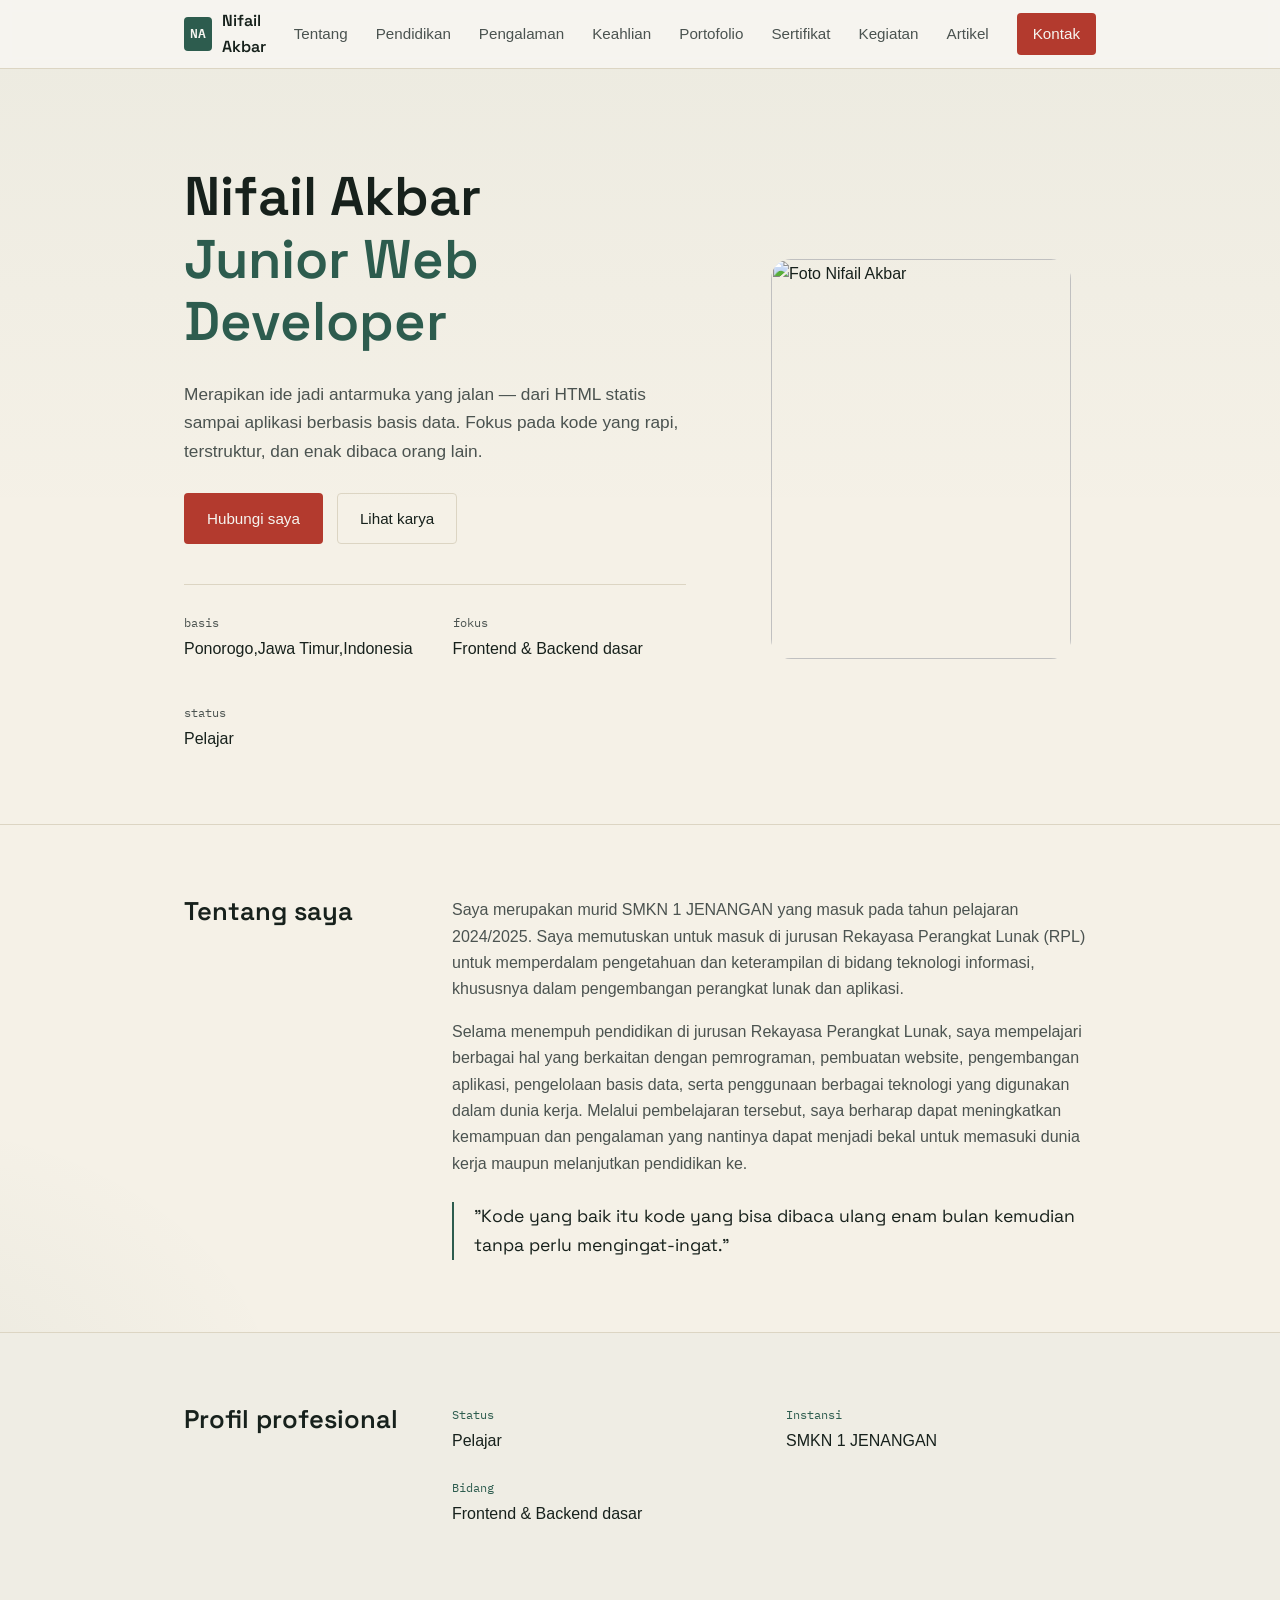
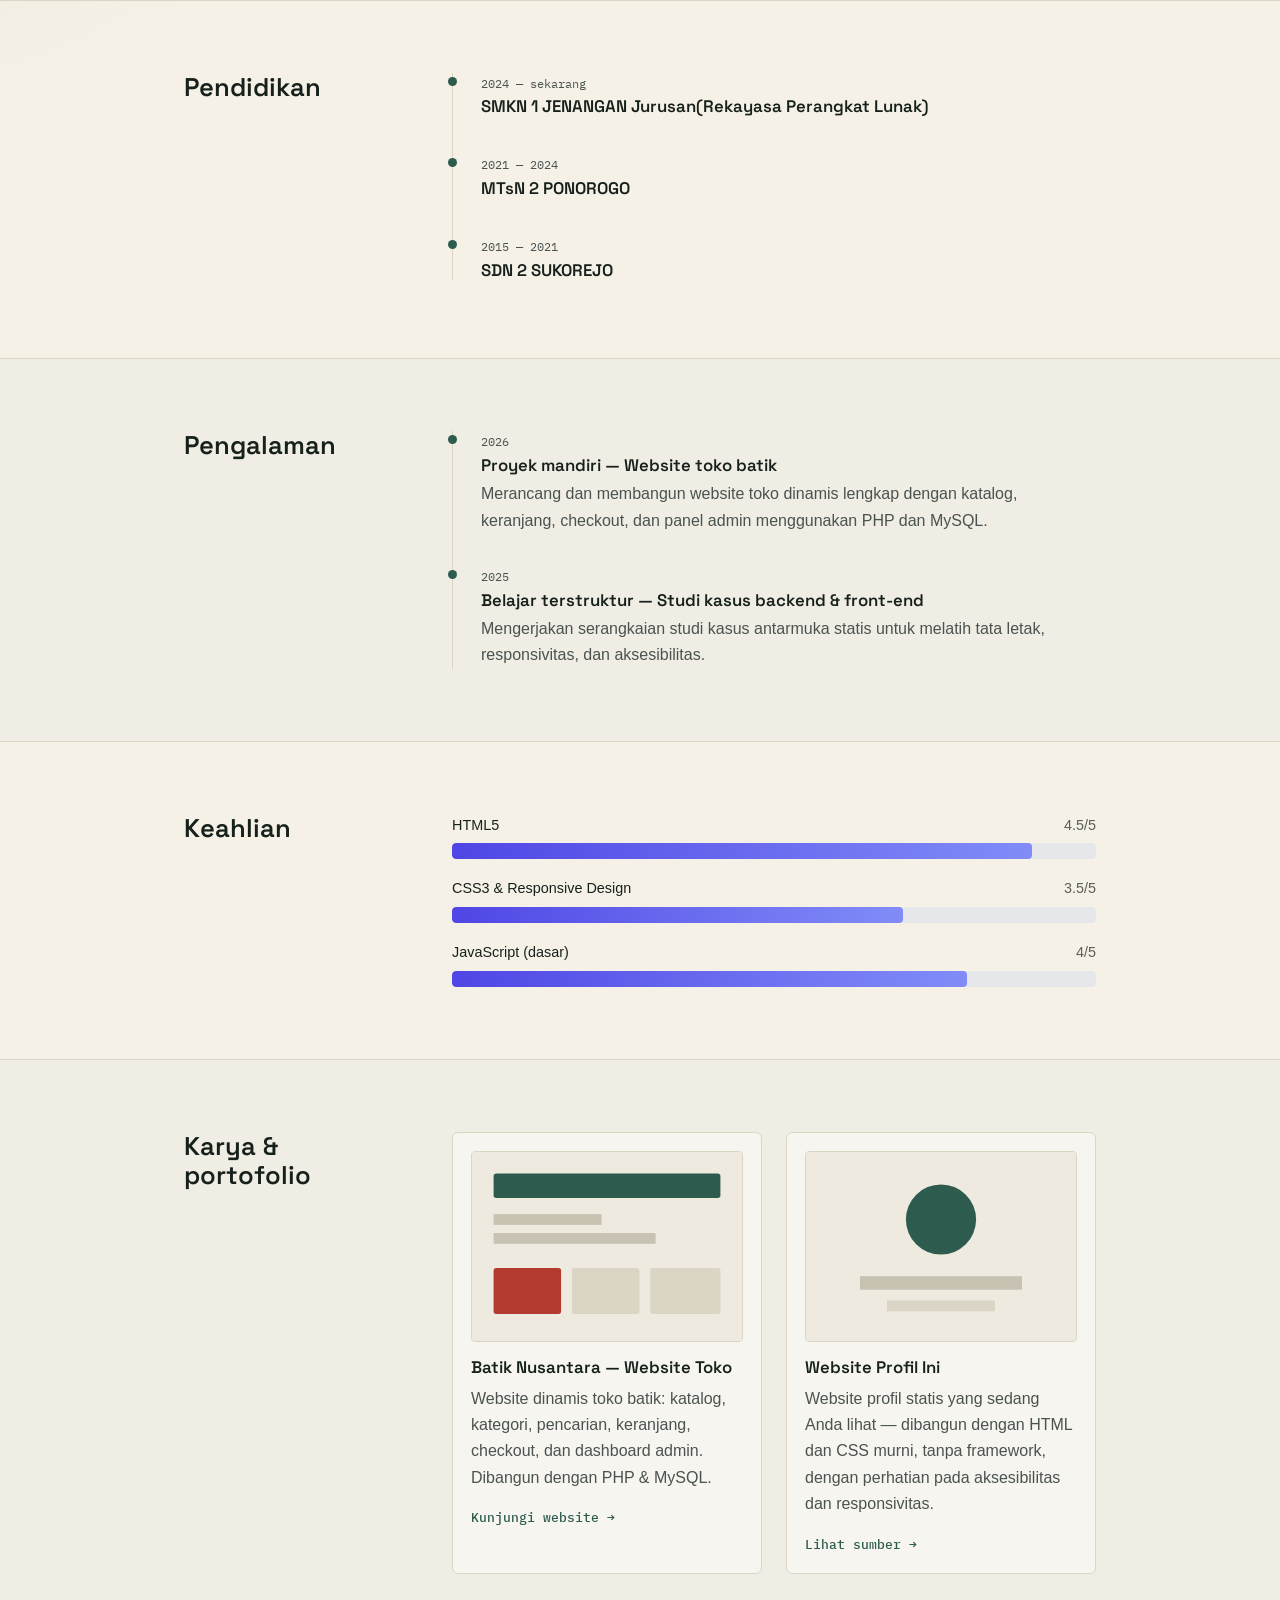
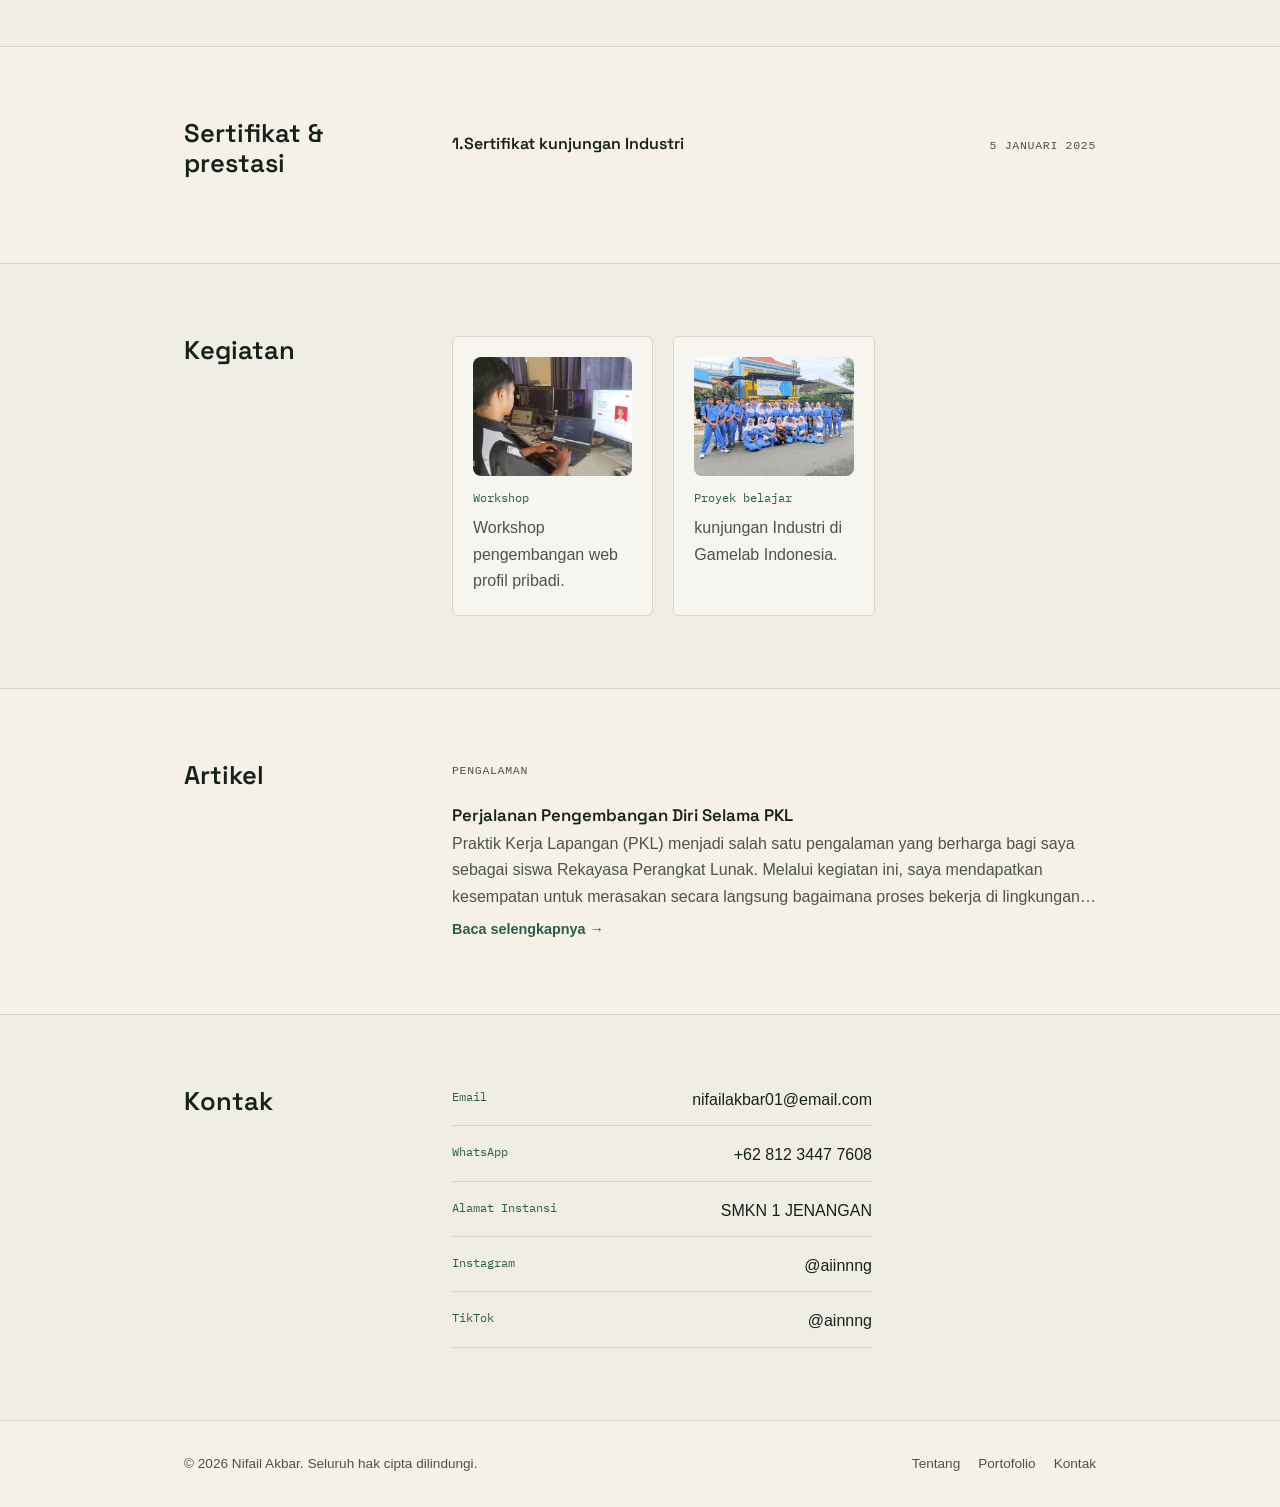
==== commit 4feec438: "new" ====
--- a/index.html
+++ b/index.html
@@ -198,35 +198,41 @@
   </section>
 
   <!-- ============ KEAHLIAN ============ -->
-  <div class="skill-group">
-  <h3>Skill Yang Di Pelajari</h3>
-  <ul class="skill-bars">
-    <li>
-      <div class="skill-bar-label">
-        <span>HTML5</span><span class="skill-bar-value">4.5/5</span>
-      </div>
-      <div class="skill-bar-track">
-        <div class="skill-bar-fill" style="width:90%"></div>
-      </div>
-    </li>
-    <li>
-      <div class="skill-bar-label">
-        <span>CSS3 &amp; Responsive Design</span><span class="skill-bar-value">3.5/5</span>
-      </div>
-      <div class="skill-bar-track">
-        <div class="skill-bar-fill" style="width:70%"></div>
-      </div>
-    </li>
-    <li>
-      <div class="skill-bar-label">
-        <span>JavaScript (dasar)</span><span class="skill-bar-value">4/5</span>
-      </div>
-      <div class="skill-bar-track">
-        <div class="skill-bar-fill" style="width:80%"></div>
-      </div>
-    </li>
-  </ul>
-</div>
+  <section class="section" id="keahlian">
+    <div class="wrap section-split">
+      <div class="section-head">
+        <h2>Keahlian</h2>
+      </div>
+      <div class="section-body">
+        <ul class="skill-bars">
+          <li>
+            <div class="skill-bar-label">
+              <span>HTML5</span><span class="skill-bar-value">4.5/5</span>
+            </div>
+            <div class="skill-bar-track">
+              <div class="skill-bar-fill" style="width:90%"></div>
+            </div>
+          </li>
+          <li>
+            <div class="skill-bar-label">
+              <span>CSS3 &amp; Responsive Design</span><span class="skill-bar-value">3.5/5</span>
+            </div>
+            <div class="skill-bar-track">
+              <div class="skill-bar-fill" style="width:70%"></div>
+            </div>
+          </li>
+          <li>
+            <div class="skill-bar-label">
+              <span>JavaScript (dasar)</span><span class="skill-bar-value">4/5</span>
+            </div>
+            <div class="skill-bar-track">
+              <div class="skill-bar-fill" style="width:80%"></div>
+            </div>
+          </li>
+        </ul>
+      </div>
+    </div>
+  </section>
   <!-- ============ KARYA / PORTOFOLIO ============ -->
   <section class="section alt" id="portofolio">
     <div class="wrap section-split">
--- a/css/style.css
+++ b/css/style.css
@@ -260,25 +260,22 @@
 .timeline p{ margin: 0; }
 
 /* Skills */
-.skill-group h3 {
-  padding-left: 500px;
-}
 .skill-bars {
   list-style: none;
   padding: 0;
-  margin-right: 500px;
-  margin-left: 500px;
-
+  margin: 0;
 }
 .skill-bars li {
-  margin-bottom: 14px;
+  margin-bottom: 18px;
+}
+.skill-bars li:last-child {
+  margin-bottom: 0;
 }
 .skill-bar-label {
   display: flex;
   justify-content: space-between;
   font-size: 0.9rem;
-  margin-bottom: 4px;
-  padding-top: 50px;
+  margin-bottom: 6px;
 }
 .skill-bar-value {
   opacity: 0.7;
@@ -289,19 +286,11 @@
   background: #e5e7eb;
   border-radius: 4px;
   overflow: hidden;
-  
 }
 .skill-bar-fill {
   height: 100%;
   background: linear-gradient(90deg, #4f46e5, #818cf8);
   border-radius: 4px;
-  
-}
-
-.skill-group{
-  padding-bottom: 200px;
-  padding-top: 100px;
-
 }
 
 .blog-item p {
@@ -439,7 +428,6 @@
   .profile-grid{ grid-template-columns: 1fr; }
   .work-grid{ grid-template-columns: 1fr; }
   .activity-grid{ grid-template-columns: 1fr; }
-  .skill-list li{ grid-template-columns: 140px 1fr; }
   .hero{ padding: 72px 0 48px; }
 }
 
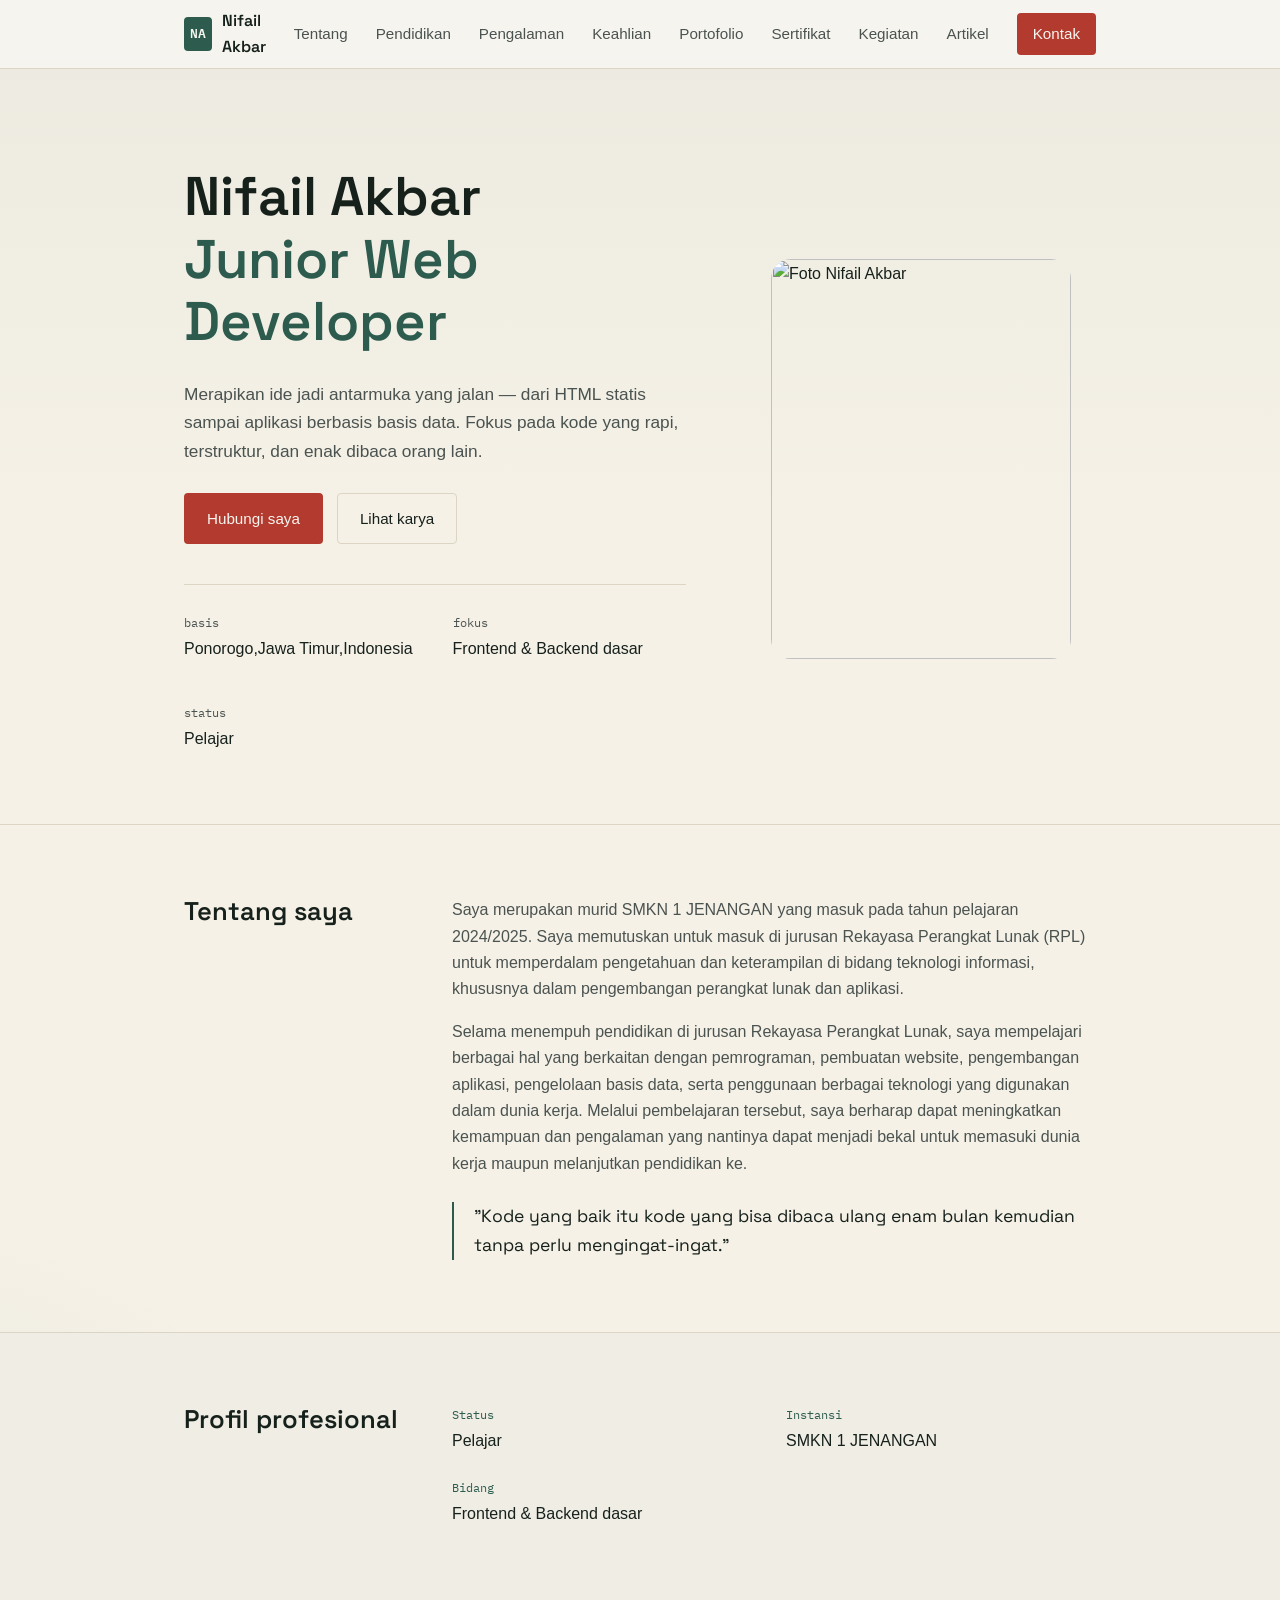
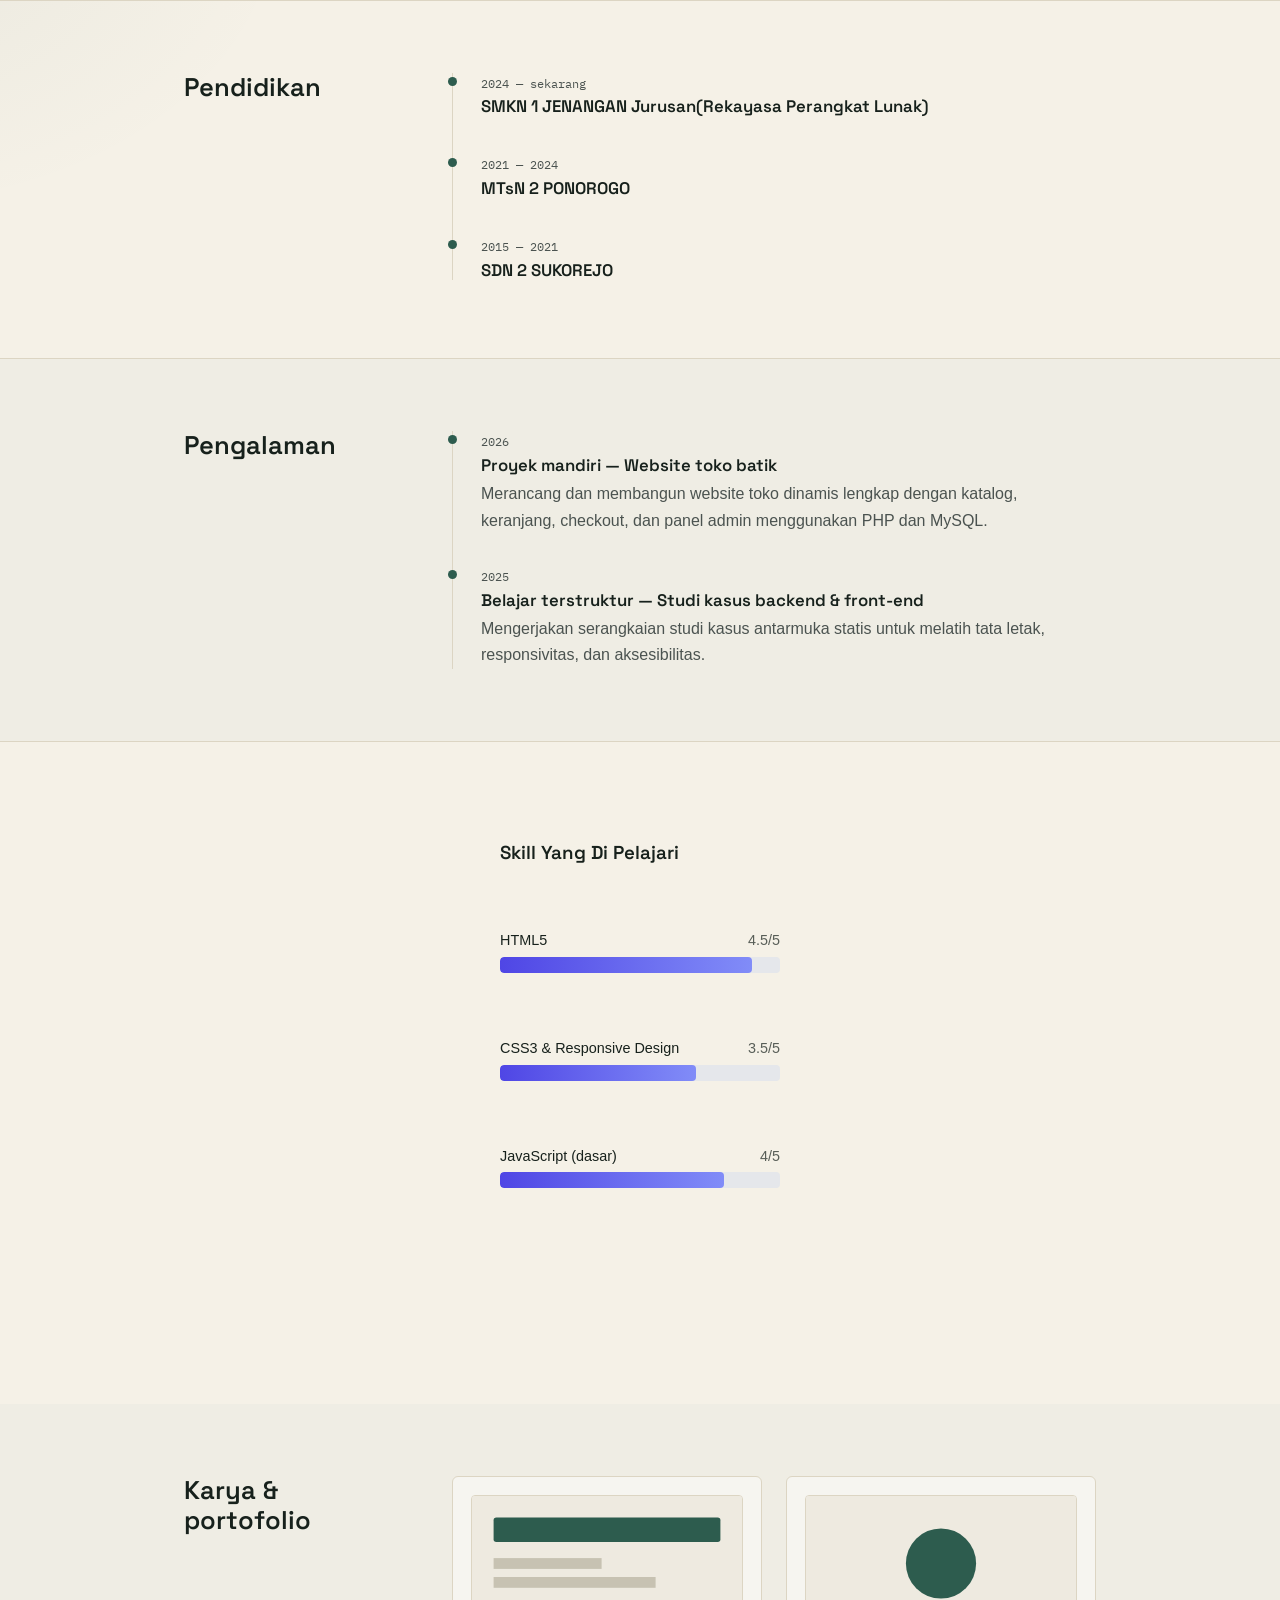
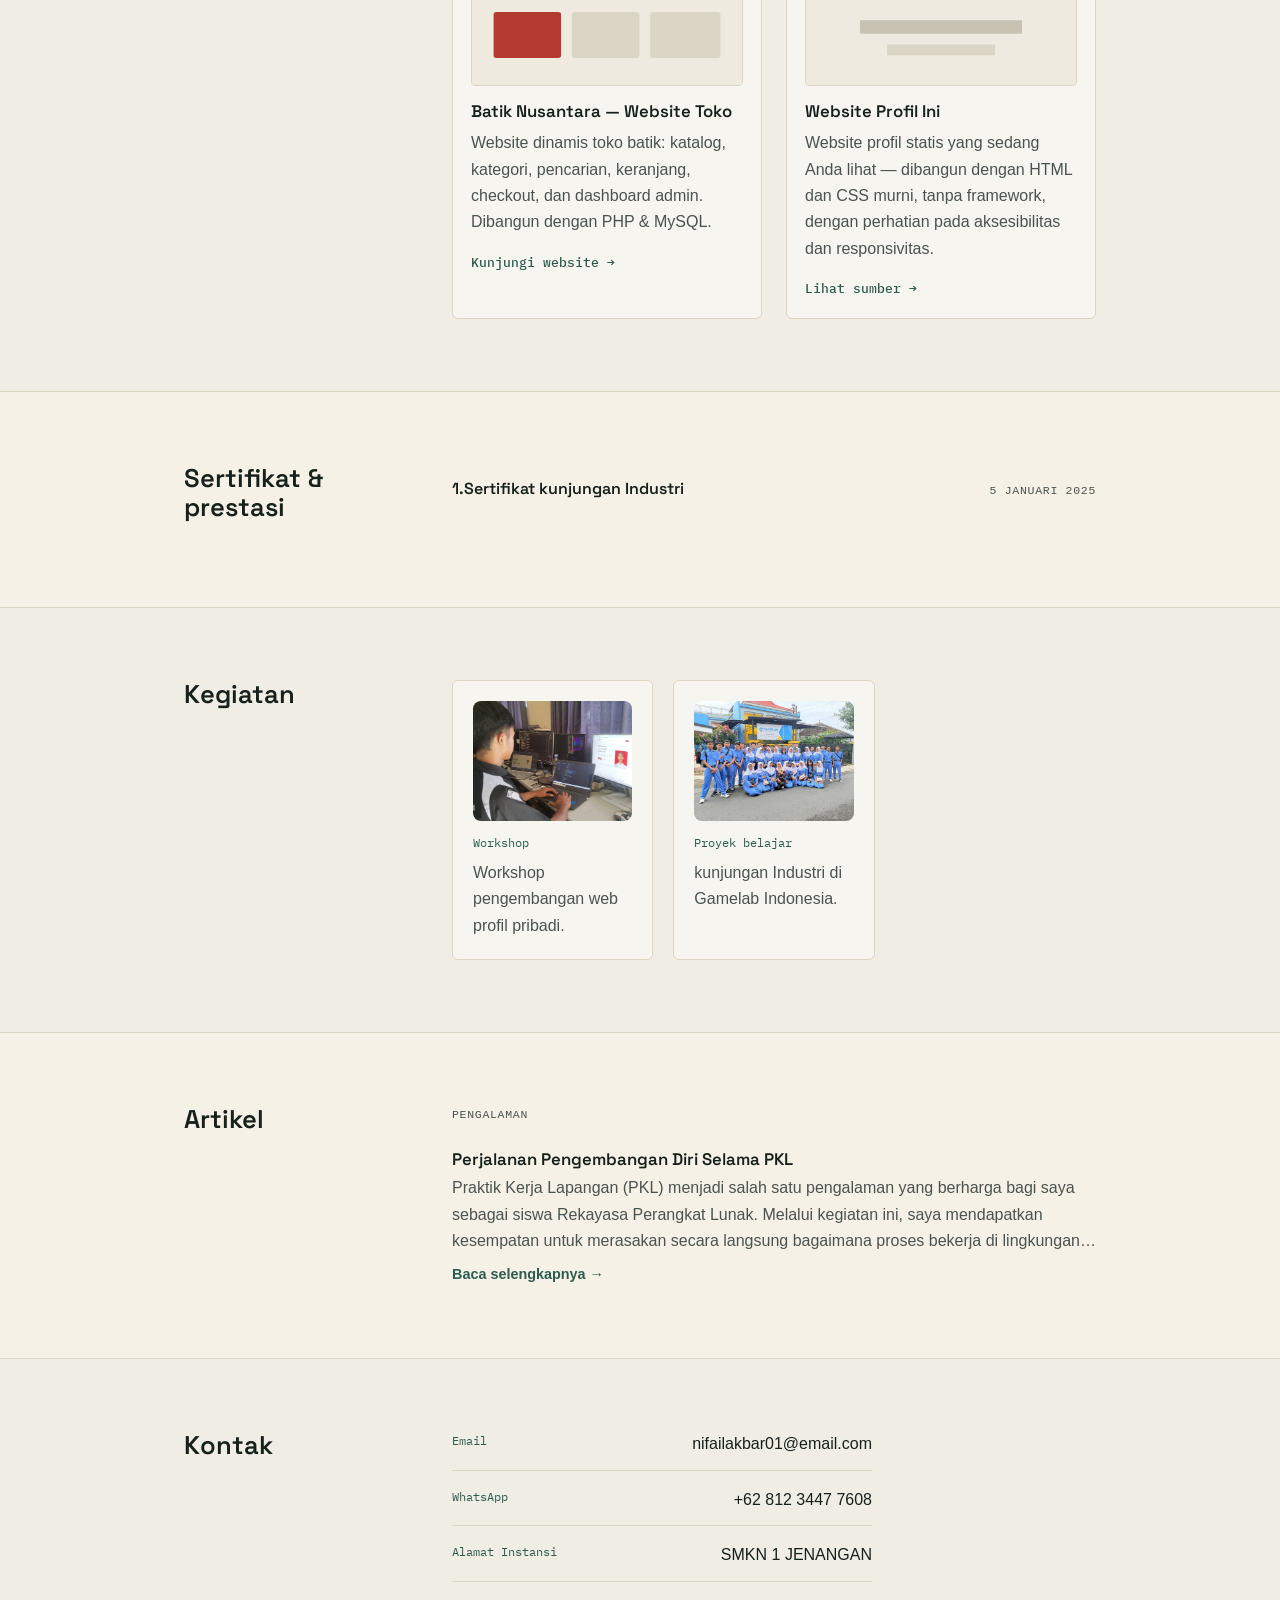
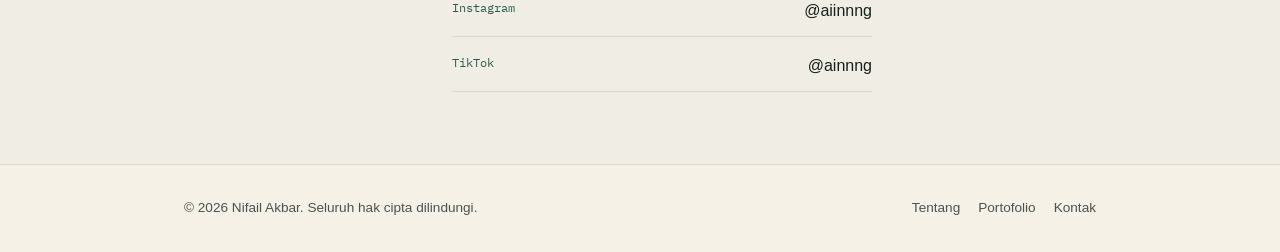
==== commit 32ead108: "." ====
--- a/index.html
+++ b/index.html
@@ -198,41 +198,35 @@
   </section>
 
   <!-- ============ KEAHLIAN ============ -->
-  <section class="section" id="keahlian">
-    <div class="wrap section-split">
-      <div class="section-head">
-        <h2>Keahlian</h2>
-      </div>
-      <div class="section-body">
-        <ul class="skill-bars">
-          <li>
-            <div class="skill-bar-label">
-              <span>HTML5</span><span class="skill-bar-value">4.5/5</span>
-            </div>
-            <div class="skill-bar-track">
-              <div class="skill-bar-fill" style="width:90%"></div>
-            </div>
-          </li>
-          <li>
-            <div class="skill-bar-label">
-              <span>CSS3 &amp; Responsive Design</span><span class="skill-bar-value">3.5/5</span>
-            </div>
-            <div class="skill-bar-track">
-              <div class="skill-bar-fill" style="width:70%"></div>
-            </div>
-          </li>
-          <li>
-            <div class="skill-bar-label">
-              <span>JavaScript (dasar)</span><span class="skill-bar-value">4/5</span>
-            </div>
-            <div class="skill-bar-track">
-              <div class="skill-bar-fill" style="width:80%"></div>
-            </div>
-          </li>
-        </ul>
-      </div>
-    </div>
-  </section>
+  <div class="skill-group" id="keahlian">
+  <h3>Skill Yang Di Pelajari</h3>
+  <ul class="skill-bars">
+    <li>
+      <div class="skill-bar-label">
+        <span>HTML5</span><span class="skill-bar-value">4.5/5</span>
+      </div>
+      <div class="skill-bar-track">
+        <div class="skill-bar-fill" style="width:90%"></div>
+      </div>
+    </li>
+    <li>
+      <div class="skill-bar-label">
+        <span>CSS3 &amp; Responsive Design</span><span class="skill-bar-value">3.5/5</span>
+      </div>
+      <div class="skill-bar-track">
+        <div class="skill-bar-fill" style="width:70%"></div>
+      </div>
+    </li>
+    <li>
+      <div class="skill-bar-label">
+        <span>JavaScript (dasar)</span><span class="skill-bar-value">4/5</span>
+      </div>
+      <div class="skill-bar-track">
+        <div class="skill-bar-fill" style="width:80%"></div>
+      </div>
+    </li>
+  </ul>
+</div>
   <!-- ============ KARYA / PORTOFOLIO ============ -->
   <section class="section alt" id="portofolio">
     <div class="wrap section-split">
--- a/css/style.css
+++ b/css/style.css
@@ -260,22 +260,25 @@
 .timeline p{ margin: 0; }
 
 /* Skills */
+.skill-group h3 {
+  padding-left: 500px;
+}
 .skill-bars {
   list-style: none;
   padding: 0;
-  margin: 0;
+  margin-right: 500px;
+  margin-left: 500px;
+
 }
 .skill-bars li {
-  margin-bottom: 18px;
-}
-.skill-bars li:last-child {
-  margin-bottom: 0;
+  margin-bottom: 14px;
 }
 .skill-bar-label {
   display: flex;
   justify-content: space-between;
   font-size: 0.9rem;
-  margin-bottom: 6px;
+  margin-bottom: 4px;
+  padding-top: 50px;
 }
 .skill-bar-value {
   opacity: 0.7;
@@ -286,11 +289,42 @@
   background: #e5e7eb;
   border-radius: 4px;
   overflow: hidden;
+  
 }
 .skill-bar-fill {
   height: 100%;
   background: linear-gradient(90deg, #4f46e5, #818cf8);
   border-radius: 4px;
+  
+}
+
+.skill-group{
+  padding-bottom: 200px;
+  padding-top: 100px;
+
+}
+
+/* Di layar sempit, margin/padding 500px di atas lebih lebar dari layar itu
+   sendiri sehingga kontennya hancur/terdorong keluar. Override di sini
+   saja — tampilan di layar lebar (di atas 1100px) tetap sama persis
+   seperti sebelumnya, tidak ada yang berubah. */
+@media (max-width: 1100px){
+  .skill-group h3{
+    padding-left: 24px;
+  }
+  .skill-bars{
+    margin-left: 24px;
+    margin-right: 24px;
+  }
+}
+@media (max-width: 480px){
+  .skill-group{
+    padding-top: 48px;
+    padding-bottom: 48px;
+  }
+  .skill-bar-label{
+    padding-top: 24px;
+  }
 }
 
 .blog-item p {
